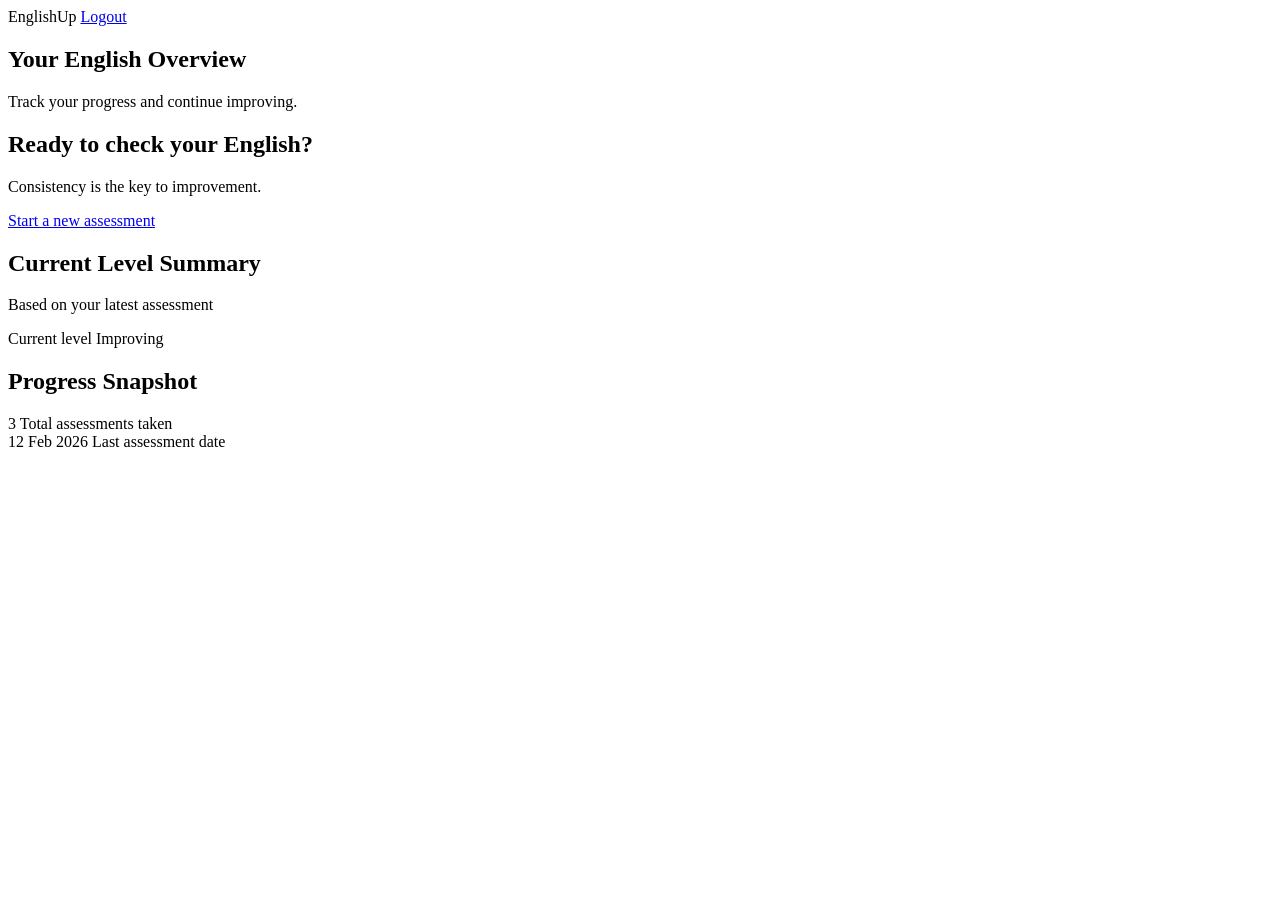
==== frontend/public/dashboard.html @ 40a3a0bb "Landing page, dashboard, login and register page are updated with new design and layout." ====
<!DOCTYPE html>
<html lang="en">
  <head>
    <meta charset="UTF-8" />
    <meta name="viewport" content="width=device-width, initial-scale=1.0" />
    <title>EnglishUp — Dashboard</title>
    <link rel="stylesheet" href="/assets/css/main.css" />
  </head>
  <body class="dash-body">

    <header class="dash-topbar">
      <span class="logo">English<span>Up</span></span>
      <a href="index.html" class="btn btn-secondary btn-sm">Logout</a>
    </header>

    <main class="dash-main container">

      <!-- 1. Page Header -->
      <section class="dash-page-header">
        <h1>Your English Overview</h1>
        <p class="dash-page-sub">Track your progress and continue improving.</p>
      </section>

      <!-- 2. Primary Action -->
      <section class="dash-primary-card">
        <div class="dash-primary-inner">
          <div>
            <h2 class="dash-primary-title">Ready to check your English?</h2>
            <p class="dash-primary-hint">Consistency is the key to improvement.</p>
          </div>
          <a href="assessment.html" class="btn btn-primary">Start a new assessment</a>
        </div>
      </section>

      <!-- 3. Current Level Summary -->
      <section class="dash-card">
        <h2 class="dash-card-title">Current Level Summary</h2>
        <p class="dash-card-sub">Based on your latest assessment</p>
        <div class="dash-level-row">
          <span class="dash-level-label">Current level</span>
          <span class="dash-level-value">Improving</span>
        </div>
      </section>

      <!-- 4. Progress Snapshot -->
      <section class="dash-card">
        <h2 class="dash-card-title">Progress Snapshot</h2>
        <div class="dash-stats">
          <div class="dash-stat">
            <span class="dash-stat-value">3</span>
            <span class="dash-stat-label">Total assessments taken</span>
          </div>
          <div class="dash-stat">
            <span class="dash-stat-value">12 Feb 2026</span>
            <span class="dash-stat-label">Last assessment date</span>
          </div>
        </div>
      </section>

    </main>

  </body>
</html>
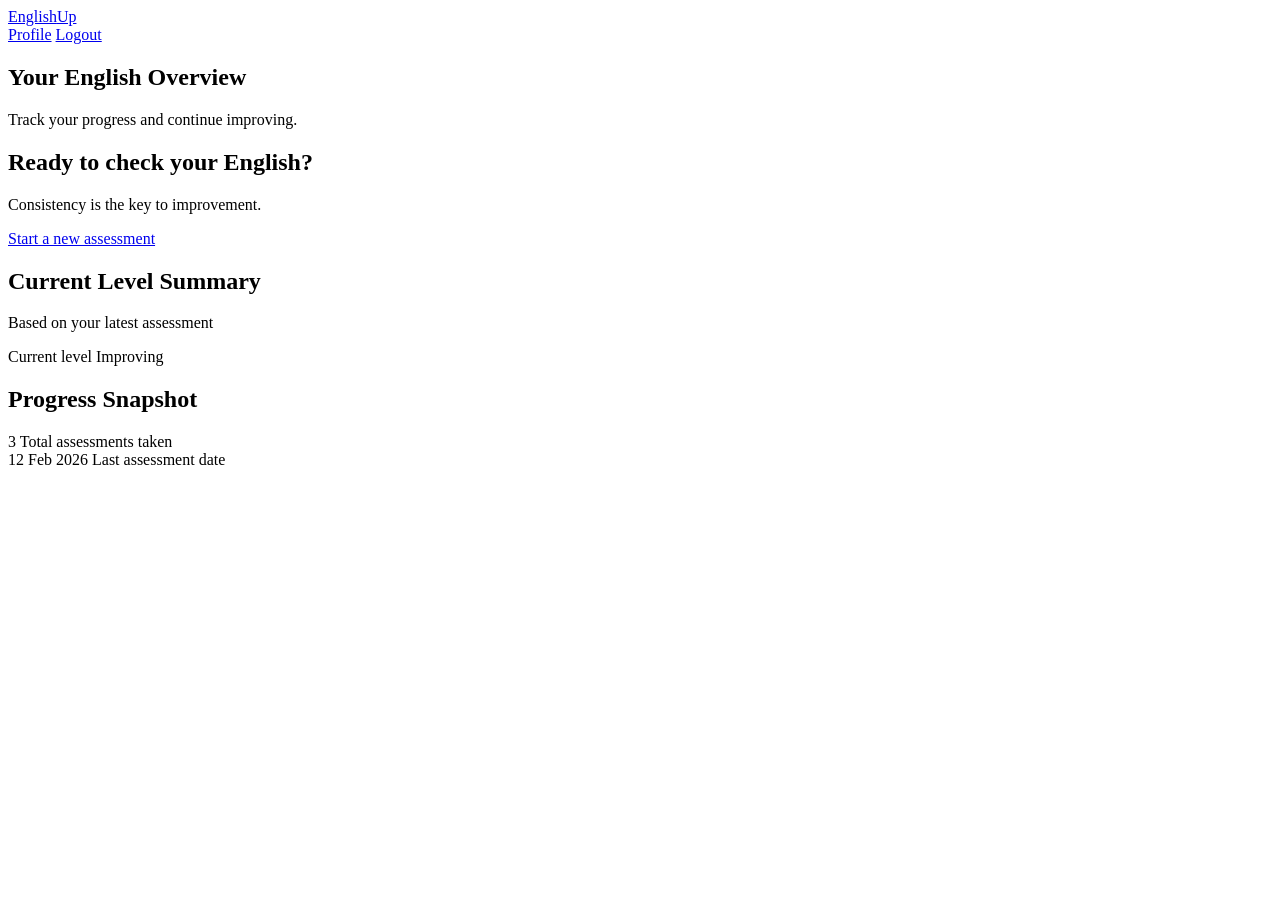
==== commit c3ea2e3c: "Profile-setup page done,added a button in dashboard page" ====
--- a/frontend/public/dashboard.html
+++ b/frontend/public/dashboard.html
@@ -9,8 +9,12 @@
   <body class="dash-body">
 
     <header class="dash-topbar">
-      <span class="logo">English<span>Up</span></span>
-      <a href="index.html" class="btn btn-secondary btn-sm">Logout</a>
+      <a href="index.html" class="logo">English<span>Up</span></a>
+
+      <div class="dash-actions">
+        <a href="profile-setup.html" class="btn btn-secondary btn-sm">Profile</a>
+        <a href="index.html" class="btn btn-secondary btn-sm">Logout</a>
+      </div>
     </header>
 
     <main class="dash-main container">
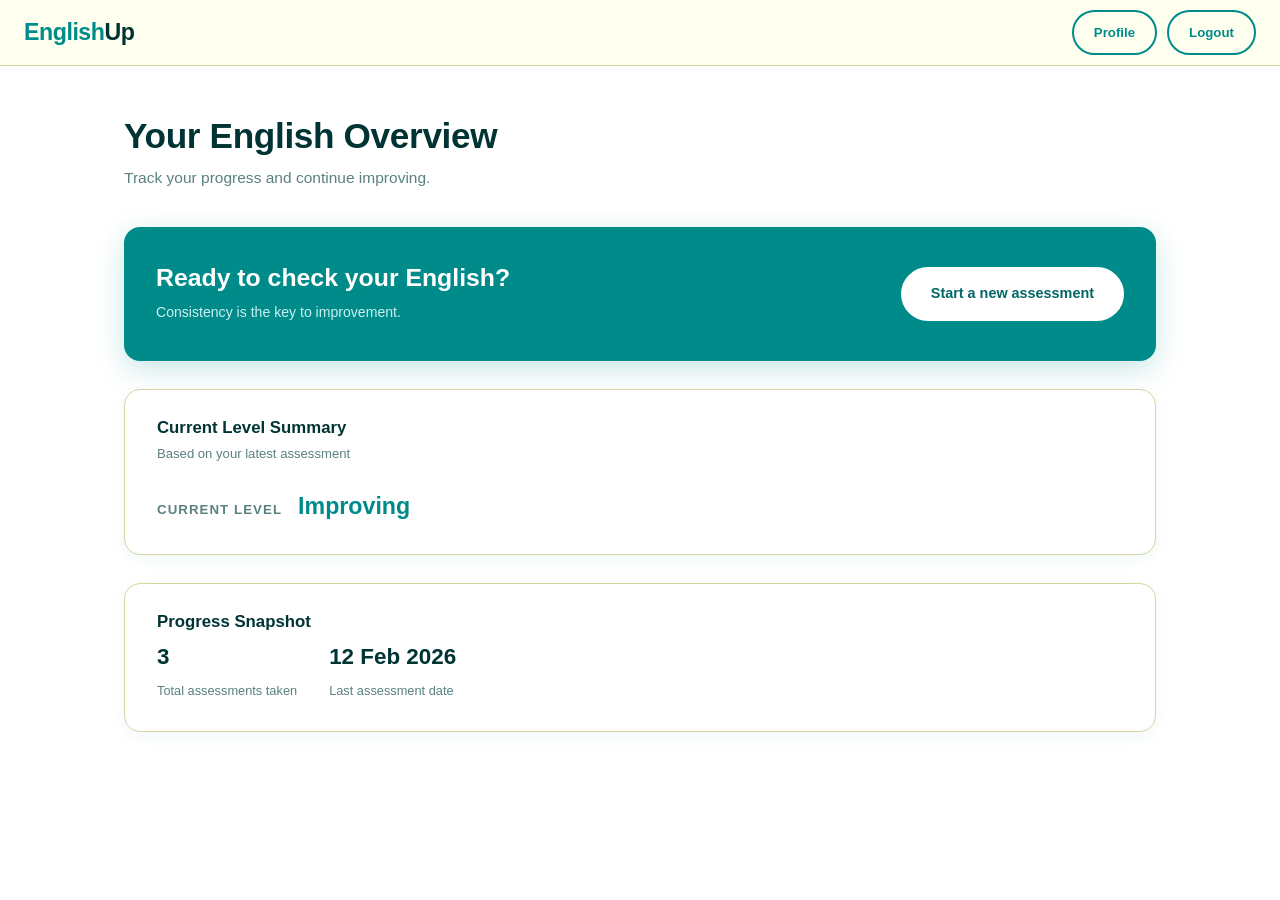
==== commit b6680378: "Restarting EnglishUp, built assessment.html and added ../assets/css" ====
--- a/frontend/public/dashboard.html
+++ b/frontend/public/dashboard.html
@@ -4,7 +4,7 @@
     <meta charset="UTF-8" />
     <meta name="viewport" content="width=device-width, initial-scale=1.0" />
     <title>EnglishUp — Dashboard</title>
-    <link rel="stylesheet" href="/assets/css/main.css" />
+    <link rel="stylesheet" href="../assets/css/main.css" />
   </head>
   <body class="dash-body">
 
--- a/frontend/assets/css/main.css
+++ b/frontend/assets/css/main.css
@@ -0,0 +1,1244 @@
+/* ─────────────────────────────────────────────────────────────────────────
+   EnglishUp — Stylesheet
+   Colour scheme: DarkCyan · LightYellow · White
+   Font: Verdana / Trebuchet MS (standard, clean, academic-friendly)
+───────────────────────────────────────────────────────────────────────── */
+
+/* ─── CSS Variables ──────────────────────────────────────────────────────── */
+:root {
+  --teal:       #008B8B;
+  --teal-dark:  #006666;
+  --teal-light: #CCF0F0;
+  --yellow:     #efffbe;
+  --yellow-mid: #d7f5c0;
+  --border:     #D6D6A0;
+  --mid:        #5A8080;
+  --dark:       #003333;
+  --body:       #1A4040;
+  --white:      #FFFFFF;
+  --radius:     8px;
+  --radius-lg:  16px;
+}
+
+/* ─── Reset ──────────────────────────────────────────────────────────────── */
+*, *::before, *::after {
+  box-sizing: border-box;
+  margin: 0;
+  padding: 0;
+}
+
+html { scroll-behavior: smooth; }
+
+/* ─── Base ───────────────────────────────────────────────────────────────── */
+body {
+  font-family: Verdana, Geneva, Tahoma, sans-serif;
+  background: var(--white);
+  color: var(--body);
+  line-height: 1.75;
+  font-size: 16px;
+}
+
+/* ─── Typography ─────────────────────────────────────────────────────────── */
+h1, h2, h3, h4 {
+  font-family: 'Trebuchet MS', 'Lucida Sans Unicode', Arial, sans-serif;
+  color: var(--dark);
+  line-height: 1.25;
+}
+
+h1 { font-size: clamp(2.2rem, 5vw, 3.4rem); letter-spacing: -0.01em; }
+h2 { font-size: clamp(1.5rem, 3vw, 2.1rem); margin-bottom: 1rem; }
+h3 { font-size: 1.05rem; font-weight: 700; margin-bottom: 0.4rem; }
+p  { font-size: 1rem; color: var(--body); }
+
+/* ─── Layout ─────────────────────────────────────────────────────────────── */
+.container {
+  max-width: 1080px;
+  margin: 0 auto;
+  padding: 0 24px;
+}
+
+section { padding: 88px 0; }
+
+/* ─── Buttons ────────────────────────────────────────────────────────────── */
+.btn {
+  display: inline-block;
+  padding: 12px 28px;
+  border-radius: 50px;
+  font-family: Verdana, Geneva, Tahoma, sans-serif;
+  font-size: 0.9rem;
+  font-weight: 700;
+  cursor: pointer;
+  text-decoration: none;
+  border: 2px solid transparent;
+  transition: background 0.2s, color 0.2s, border-color 0.2s, box-shadow 0.2s;
+}
+
+.btn-primary {
+  background: var(--teal);
+  color: var(--white);
+  border-color: var(--teal);
+}
+.btn-primary:hover {
+  background: var(--teal-dark);
+  border-color: var(--teal-dark);
+  box-shadow: 0 6px 20px rgba(0,139,139,0.32);
+}
+
+.btn-secondary {
+  background: transparent;
+  color: var(--teal);
+  border-color: var(--teal);
+}
+.btn-secondary:hover {
+  background: var(--teal-light);
+}
+
+.btn-sm { padding: 9px 20px; font-size: 0.83rem; }
+
+/* ─── Divider ────────────────────────────────────────────────────────────── */
+.divider {
+  border: none;
+  border-top: 1px solid var(--border);
+}
+
+/* ─── Section Labels ─────────────────────────────────────────────────────── */
+.col-label {
+  font-size: 0.73rem;
+  letter-spacing: 0.11em;
+  text-transform: uppercase;
+  color: var(--teal);
+  font-family: Verdana, Geneva, Tahoma, sans-serif;
+  font-weight: 700;
+  margin-bottom: 12px;
+}
+
+/* ══════════════════════════════════════════════════════════════════════════
+   NAV
+══════════════════════════════════════════════════════════════════════════ */
+nav {
+  position: sticky;
+  top: 0;
+  z-index: 100;
+  background: rgba(255, 255, 240, 0.97);
+  backdrop-filter: blur(8px);
+  border-bottom: 1px solid var(--border);
+}
+
+.nav-inner {
+  display: flex;
+  align-items: center;
+  justify-content: space-between;
+  height: 66px;
+}
+
+.logo {
+  font-family: 'Trebuchet MS', 'Lucida Sans Unicode', Arial, sans-serif;
+  font-size: 1.45rem;
+  font-weight: 700;
+  color: var(--teal);
+  letter-spacing: -0.02em;
+  text-decoration: none;
+}
+.logo span { color: var(--dark); }
+
+.nav-actions { display: flex; gap: 12px; align-items: center; }
+
+/* ══════════════════════════════════════════════════════════════════════════
+   HERO
+══════════════════════════════════════════════════════════════════════════ */
+#hero {
+  background: var(--yellow);
+  padding: 112px 0 96px;
+  position: relative;
+  overflow: hidden;
+}
+
+#hero::before {
+  content: '';
+  position: absolute;
+  top: -100px; right: -100px;
+  width: 440px; height: 440px;
+  border-radius: 50%;
+  background: radial-gradient(circle, rgba(0,139,139,0.13) 0%, transparent 70%);
+  pointer-events: none;
+}
+
+#hero::after {
+  content: '';
+  position: absolute;
+  bottom: -70px; left: -50px;
+  width: 300px; height: 300px;
+  border-radius: 50%;
+  background: radial-gradient(circle, rgba(0,139,139,0.07) 0%, transparent 70%);
+  pointer-events: none;
+}
+
+.hero-inner {
+  max-width: 680px;
+  position: relative;
+  z-index: 1;
+}
+
+.hero-tag {
+  display: inline-block;
+  background: var(--teal-light);
+  color: var(--teal-dark);
+  font-size: 0.75rem;
+  font-family: Verdana, Geneva, Tahoma, sans-serif;
+  font-weight: 700;
+  letter-spacing: 0.09em;
+  text-transform: uppercase;
+  padding: 6px 14px;
+  border-radius: 50px;
+  margin-bottom: 22px;
+}
+
+#hero h1 { margin-bottom: 18px; }
+
+/* "practice and scoring" — italic font style instead of colour */
+#hero h1 em {
+  font-style: italic;
+  color: inherit;
+  font-weight: 700;
+}
+
+.hero-sub {
+  font-size: 1.08rem;
+  color: var(--body);
+  max-width: 560px;
+  margin-bottom: 38px;
+  line-height: 1.85;
+}
+
+.hero-cta { display: flex; gap: 14px; flex-wrap: wrap; }
+
+/* ══════════════════════════════════════════════════════════════════════════
+   WHAT IT DOES
+══════════════════════════════════════════════════════════════════════════ */
+#what { background: var(--white); }
+
+#what .content-block { max-width: 680px; }
+
+#what p + p { margin-top: 12px; }
+
+/* ══════════════════════════════════════════════════════════════════════════
+   HOW IT WORKS
+══════════════════════════════════════════════════════════════════════════ */
+#how { background: var(--yellow); }
+
+.steps {
+  margin-top: 48px;
+  display: flex;
+  flex-direction: column;
+}
+
+.step {
+  display: grid;
+  grid-template-columns: 56px 1fr;
+  gap: 24px;
+  padding: 30px 0;
+  border-bottom: 1px solid var(--border);
+}
+.step:last-child { border-bottom: none; }
+
+.step-num {
+  width: 46px; height: 46px;
+  background: var(--teal);
+  color: var(--white);
+  border-radius: 50%;
+  display: flex;
+  align-items: center;
+  justify-content: center;
+  font-family: 'Trebuchet MS', Arial, sans-serif;
+  font-size: 1rem;
+  font-weight: 700;
+  flex-shrink: 0;
+  align-self: flex-start;
+  box-shadow: 0 4px 12px rgba(0,139,139,0.25);
+}
+
+.step-content h3 { color: var(--dark); font-size: 1rem; }
+.step-content p  { margin-top: 6px; font-size: 0.95rem; }
+
+.practice-options {
+  display: flex;
+  flex-wrap: wrap;
+  gap: 10px;
+  margin-top: 14px;
+}
+
+.metric-group      { margin-top: 16px; }
+.metric-group-label {
+  font-size: 0.72rem;
+  letter-spacing: 0.08em;
+  text-transform: uppercase;
+  color: var(--mid);
+  font-weight: 700;
+  margin-bottom: 8px;
+}
+
+.metric-grid {
+  display: flex;
+  flex-wrap: wrap;
+  gap: 10px;
+}
+
+/* Tags */
+.tag {
+  display: inline-block;
+  padding: 5px 13px;
+  border-radius: 50px;
+  font-size: 0.8rem;
+  font-weight: 700;
+  font-family: Verdana, Geneva, Tahoma, sans-serif;
+}
+.tag-teal { background: var(--teal-light); color: var(--teal-dark); }
+.tag-grey { background: var(--yellow-mid); color: var(--body); }
+
+/* ══════════════════════════════════════════════════════════════════════════
+   USE CASES
+══════════════════════════════════════════════════════════════════════════ */
+#use { background: var(--white); }
+
+.use-grid {
+  display: grid;
+  grid-template-columns: repeat(2, 1fr);
+  gap: 22px;
+  margin-top: 40px;
+}
+
+.use-card {
+  background: var(--yellow);
+  border: 1px solid var(--border);
+  border-radius: var(--radius-lg);
+  padding: 30px 26px;
+  transition: transform 0.2s, box-shadow 0.2s;
+}
+.use-card:hover {
+  transform: translateY(-4px);
+  box-shadow: 0 10px 28px rgba(0,139,139,0.11);
+}
+
+.use-icon { font-size: 1.5rem; margin-bottom: 12px; }
+.use-card h3 { font-size: 1rem; margin-bottom: 8px; }
+.use-card p  { font-size: 0.92rem; }
+
+
+/* ══════════════════════════════════════════════════════════════════════════
+   FINAL CTA
+══════════════════════════════════════════════════════════════════════════ */
+#cta {
+  background: var(--yellow);
+  text-align: center;
+  padding: 104px 0;
+}
+
+#cta h2 {
+  font-size: clamp(1.7rem, 3.2vw, 2.4rem);
+  max-width: 600px;
+  margin: 0 auto 14px;
+}
+
+#cta p { color: var(--body); margin-bottom: 38px; font-size: 1rem; }
+
+.cta-actions { display: flex; gap: 14px; justify-content: center; flex-wrap: wrap; }
+
+/* ══════════════════════════════════════════════════════════════════════════
+   FOOTER
+══════════════════════════════════════════════════════════════════════════ */
+footer {
+  background: var(--medium);
+  color: #006666;
+  text-align: center;
+  padding: 26px 24px;
+  font-size: 0.83rem;
+  font-family: Verdana, Geneva, Tahoma, sans-serif;
+}
+footer strong { color:#006666; }
+
+/* ══════════════════════════════════════════════════════════════════════════
+   RESPONSIVE
+══════════════════════════════════════════════════════════════════════════ */
+@media (max-width: 820px) {
+  .diff-grid { grid-template-columns: 1fr 1fr; }
+}
+
+@media (max-width: 768px) {
+  section { padding: 60px 0; }
+  .use-grid { grid-template-columns: 1fr; }
+  #hero { padding: 72px 0 56px; }
+  .step { grid-template-columns: 44px 1fr; }
+}
+
+@media (max-width: 560px) {
+  .diff-grid { grid-template-columns: 1fr; }
+}
+
+@media (max-width: 480px) {
+  .nav-actions .btn-secondary { display: none; }
+}
+
+/* ══════════════════════════════════════════════════════════════════════════
+   AUTH PAGES — REGISTER & LOGIN
+══════════════════════════════════════════════════════════════════════════ */
+
+.auth-page {
+  min-height: 100vh;
+  background: var(#f9fdfd);
+  display: flex;
+  align-items: center;
+  justify-content: center;
+  padding: 2.5rem 1rem;
+}
+
+.auth-card {
+  background: var(--white);
+  border: 3px solid var(--border);
+  border-radius: var(--radius-lg);
+  padding: 2.75rem 2.25rem;
+  width: 100%;
+  max-width: 480px;
+  box-shadow: 0 8px 32px rgba(0, 139, 139, 0.08);
+}
+
+.auth-header {
+  text-align: center;
+  margin-bottom: 2rem;
+}
+
+.auth-header h1 {
+  font-family: 'Trebuchet MS', 'Lucida Sans Unicode', Arial, sans-serif;
+  font-size: 2rem;
+  color: var(--teal);
+  margin-bottom: 0.5rem;
+}
+
+.auth-subtitle {
+  font-size: 0.97rem;
+  color: var(--body);
+  margin-bottom: 1rem;
+  line-height: 1.6;
+}
+
+.auth-note {
+  font-size: 0.82rem;
+  color: var(--teal-dark);
+  background: var(--yellow);
+  border-left: 3px solid var(--teal);
+  border-radius: 0 var(--radius) var(--radius) 0;
+  padding: 0.55rem 0.85rem;
+  text-align: left;
+}
+
+.auth-form {
+  display: flex;
+  flex-direction: column;
+  gap: 1.25rem;
+}
+
+.form-group {
+  display: flex;
+  flex-direction: column;
+  gap: 0.35rem;
+}
+
+.form-group label {
+  font-family: Verdana, Geneva, Tahoma, sans-serif;
+  font-size: 0.83rem;
+  font-weight: 700;
+  color: var(--dark);
+  letter-spacing: 0.02em;
+}
+
+.form-group input,
+.form-group select {
+  width: 100%;
+  padding: 0.65rem 0.9rem;
+  font-family: Verdana, Geneva, Tahoma, sans-serif;
+  font-size: 0.93rem;
+  color: var(--body);
+  background: var(--white);
+  border: 1px solid var(--border);
+  border-radius: var(--radius);
+  outline: none;
+  transition: border-color 0.2s, box-shadow 0.2s;
+  box-sizing: border-box;
+}
+
+.form-group input::placeholder {
+  color: var(--mid);
+  font-size: 0.88rem;
+}
+
+.form-group input:focus,
+.form-group select:focus {
+  border-color: var(--teal);
+  box-shadow: 0 0 0 3px rgba(0, 139, 139, 0.12);
+}
+
+.auth-actions {
+  margin-top: 0.5rem;
+}
+
+.auth-actions .btn {
+  width: 100%;
+  text-align: center;
+  justify-content: center;
+}
+
+.auth-links {
+  display: flex;
+  flex-direction: column;
+  align-items: center;
+  gap: 0.55rem;
+  margin-top: 1.6rem;
+}
+
+.auth-links a {
+  font-family: Verdana, Geneva, Tahoma, sans-serif;
+  font-size: 0.87rem;
+  color: var(--teal);
+  text-decoration: none;
+  font-weight: 700;
+}
+
+.auth-links a:hover {
+  color: var(--teal-dark);
+  text-decoration: underline;
+}
+
+@media (max-width: 520px) {
+  .auth-card {
+    padding: 2rem 1.25rem;
+  }
+}
+/* ══════════════════════════════════════════════════════════════════════════
+   DASHBOARD
+══════════════════════════════════════════════════════════════════════════ */
+
+.dash-body {
+  background: var(--white);
+  min-height: 100vh;
+}
+
+/* Top bar */
+.dash-topbar {
+  display: flex;
+  align-items: center;
+  justify-content: space-between;
+  height: 66px;
+  padding: 0 24px;
+  background: rgba(255, 255, 240, 0.97);
+  backdrop-filter: blur(8px);
+  border-bottom: 1px solid var(--border);
+  position: sticky;
+  top: 0;
+  z-index: 100;
+}
+.dash-actions {
+  display: flex;
+  gap: 10px;
+  align-items: center;
+}
+
+/* Main content wrapper */
+.dash-main {
+  padding-top: 48px;
+  padding-bottom: 72px;
+  display: flex;
+  flex-direction: column;
+  gap: 28px;
+}
+
+/* Page header */
+.dash-page-header {
+  padding: 0;
+  margin-bottom: 8px;
+}
+
+.dash-page-header h1 {
+  font-size: clamp(1.6rem, 3.5vw, 2.2rem);
+  color: var(--dark);
+  margin-bottom: 6px;
+}
+
+.dash-page-sub {
+  font-size: 0.97rem;
+  color: var(--mid);
+}
+
+/* Primary action card */
+.dash-primary-card {
+  background: var(--teal);
+  border-radius: var(--radius-lg);
+  padding: 2.25rem 2rem;
+  box-shadow: 0 8px 28px rgba(0, 139, 139, 0.22);
+}
+
+.dash-primary-inner {
+  display: flex;
+  align-items: center;
+  justify-content: space-between;
+  flex-wrap: wrap;
+  gap: 1.5rem;
+}
+
+.dash-primary-title {
+  font-size: clamp(1.2rem, 2.5vw, 1.55rem);
+  color: var(--white);
+  margin-bottom: 6px;
+}
+
+.dash-primary-hint {
+  font-size: 0.88rem;
+  color: var(--teal-light);
+}
+
+.dash-primary-card .btn-primary {
+  background: var(--white);
+  color: var(--teal-dark);
+  border-color: var(--white);
+  white-space: nowrap;
+  flex-shrink: 0;
+}
+
+.dash-primary-card .btn-primary:hover {
+  background: var(--teal-light);
+  border-color: var(--teal-light);
+  box-shadow: 0 6px 20px rgba(0, 0, 0, 0.12);
+}
+
+/* Shared card style */
+.dash-card {
+  background: var(--white);
+  border: 1px solid var(--border);
+  border-radius: var(--radius-lg);
+  padding: 1.75rem 2rem;
+  box-shadow: 0 4px 16px rgba(0, 139, 139, 0.06);
+  transition: box-shadow 0.2s;
+}
+
+.dash-card:hover {
+  box-shadow: 0 8px 24px rgba(0, 139, 139, 0.11);
+}
+
+.dash-card-title {
+  font-size: 1.05rem;
+  color: var(--dark);
+  margin-bottom: 4px;
+}
+
+.dash-card-sub {
+  font-size: 0.82rem;
+  color: var(--mid);
+  margin-bottom: 1.25rem;
+}
+
+/* Level row */
+.dash-level-row {
+  display: flex;
+  align-items: baseline;
+  gap: 1rem;
+}
+
+.dash-level-label {
+  font-size: 0.83rem;
+  color: var(--mid);
+  font-family: Verdana, Geneva, Tahoma, sans-serif;
+  text-transform: uppercase;
+  letter-spacing: 0.08em;
+  font-weight: 700;
+}
+
+.dash-level-value {
+  font-family: 'Trebuchet MS', Arial, sans-serif;
+  font-size: 1.45rem;
+  font-weight: 700;
+  color: var(--teal);
+}
+
+/* Stats */
+.dash-stats {
+  display: flex;
+  gap: 2rem;
+  flex-wrap: wrap;
+}
+
+.dash-stat {
+  display: flex;
+  flex-direction: column;
+  gap: 4px;
+}
+
+.dash-stat-value {
+  font-family: 'Trebuchet MS', Arial, sans-serif;
+  font-size: 1.4rem;
+  font-weight: 700;
+  color: var(--dark);
+}
+
+.dash-stat-label {
+  font-size: 0.8rem;
+  color: var(--mid);
+  font-family: Verdana, Geneva, Tahoma, sans-serif;
+}
+
+@media (max-width: 560px) {
+  .dash-primary-inner {
+    flex-direction: column;
+    align-items: flex-start;
+  }
+
+  .dash-primary-card .btn-primary {
+    width: 100%;
+    text-align: center;
+  }
+
+  .dash-stats {
+    gap: 1.5rem;
+  }
+}
+
+* ══════════════════════════════════════════════════════════════════════════
+   PROFILE SETUP PAGE
+══════════════════════════════════════════════════════════════════════════ */
+
+.profile-page {
+  background: var(--white);
+  min-height: 100vh;
+  display: flex;
+  flex-direction: column;
+}
+
+.profile-main {
+  flex: 1;
+  padding: 56px 0 80px;
+}
+
+/* Page header above the card */
+.profile-page-header {
+  max-width: 480px;
+  margin: 0 auto 2rem;
+  text-align: center;
+}
+
+.profile-page-header h1 {
+  font-size: clamp(1.7rem, 3.5vw, 2.2rem);
+  color: var(--dark);
+  margin-bottom: 8px;
+}
+
+.profile-note {
+  display: inline-block;
+  font-size: 0.82rem;
+  color: var(--teal-dark);
+  background: var(--yellow);
+  border-left: 3px solid var(--teal);
+  border-radius: 0 var(--radius) var(--radius) 0;
+  padding: 0.5rem 0.85rem;
+  text-align: left;
+  margin-top: 0.75rem;
+  line-height: 1.5;
+}
+
+/* Card — mirrors auth-card sizing and feel */
+.profile-card {
+  background: var(--white);
+  border: 3px solid var(--border);
+  border-radius: var(--radius-lg);
+  padding: 2.75rem 2.25rem;
+  width: 100%;
+  max-width: 480px;
+  margin: 0 auto;
+  box-shadow: 0 8px 32px rgba(0, 139, 139, 0.08);
+}
+
+/* Form layout */
+.profile-form {
+  display: flex;
+  flex-direction: column;
+  gap: 1.35rem;
+}
+
+/* Radio group container */
+.radio-group {
+  display: flex;
+  flex-direction: column;
+  gap: 10px;
+  margin-top: 6px;
+}
+
+/* Individual radio option row */
+.radio-option {
+  display: flex;
+  align-items: flex-start;
+  gap: 12px;
+  padding: 12px 14px;
+  border: 1px solid var(--border);
+  border-radius: var(--radius);
+  cursor: pointer;
+  transition: border-color 0.2s, background 0.2s;
+}
+
+.radio-option:hover {
+  border-color: var(--teal);
+  background: var(--yellow);
+}
+
+/* Hide the native radio, keep it accessible */
+.radio-option input[type="radio"] {
+  position: absolute;
+  opacity: 0;
+  width: 0;
+  height: 0;
+}
+
+/* Custom radio indicator */
+.radio-indicator {
+  flex-shrink: 0;
+  width: 18px;
+  height: 18px;
+  margin-top: 2px;
+  border: 2px solid var(--border);
+  border-radius: 50%;
+  background: var(--white);
+  transition: border-color 0.2s, background 0.2s;
+  position: relative;
+}
+
+.radio-indicator::after {
+  content: '';
+  position: absolute;
+  top: 50%;
+  left: 50%;
+  transform: translate(-50%, -50%) scale(0);
+  width: 8px;
+  height: 8px;
+  border-radius: 50%;
+  background: var(--teal);
+  transition: transform 0.18s ease;
+}
+
+/* Checked state via sibling CSS */
+.radio-option input[type="radio"]:checked ~ .radio-indicator {
+  border-color: var(--teal);
+  background: var(--teal-light);
+}
+
+.radio-option input[type="radio"]:checked ~ .radio-indicator::after {
+  transform: translate(-50%, -50%) scale(1);
+}
+
+.radio-option input[type="radio"]:checked ~ .radio-text strong {
+  color: var(--teal-dark);
+}
+
+/* Label for radio group (no input, just block label) */
+.form-label-block {
+  font-family: Verdana, Geneva, Tahoma, sans-serif;
+  font-size: 0.83rem;
+  font-weight: 700;
+  color: var(--dark);
+  letter-spacing: 0.02em;
+  display: block;
+  margin-bottom: 2px;
+}
+
+/* Text inside each radio option */
+.radio-text {
+  display: flex;
+  flex-direction: column;
+  gap: 2px;
+}
+
+.radio-text strong {
+  font-family: Verdana, Geneva, Tahoma, sans-serif;
+  font-size: 0.9rem;
+  color: var(--dark);
+  font-weight: 700;
+}
+
+.radio-text small {
+  font-family: Verdana, Geneva, Tahoma, sans-serif;
+  font-size: 0.78rem;
+  color: var(--mid);
+  line-height: 1.4;
+}
+
+/* Action button row */
+.profile-actions {
+  margin-top: 0.25rem;
+}
+
+.profile-actions .btn {
+  width: 100%;
+  text-align: center;
+  display: block;
+}
+
+@media (max-width: 520px) {
+  .profile-card {
+    padding: 2rem 1.25rem;
+  }
+}
+/* ══════════════════════════════════════════════════════════════════════════
+   ASSESSMENT PAGE
+   Add this block to the bottom of main.css
+══════════════════════════════════════════════════════════════════════════ */
+
+/* ── Section spacing ─────────────────────────────────────────────────────── */
+.assess-section {
+  display: flex;
+  flex-direction: column;
+}
+
+/* ── Skill selector grid ─────────────────────────────────────────────────── */
+.assess-skill-card {
+  /* extends .dash-card — no extra props needed */
+}
+
+.assess-skill-grid {
+  display: grid;
+  grid-template-columns: repeat(3, 1fr);
+  gap: 14px;
+  margin-top: 4px;
+}
+
+/* Each skill is a radio-powered card */
+.assess-skill-option {
+  position: relative;
+  display: flex;
+  align-items: flex-start;
+  gap: 12px;
+  padding: 18px 16px;
+  border: 2px solid var(--border);
+  border-radius: var(--radius-lg);
+  cursor: pointer;
+  background: var(--white);
+  transition: border-color 0.2s, background 0.2s, box-shadow 0.2s;
+}
+
+.assess-skill-option:hover {
+  border-color: var(--teal);
+  background: var(--yellow);
+}
+
+/* Hide native radio */
+.assess-skill-option input[type="radio"] {
+  position: absolute;
+  opacity: 0;
+  width: 0;
+  height: 0;
+}
+
+/* Custom radio dot (top-right corner) */
+.assess-skill-indicator {
+  position: absolute;
+  top: 14px;
+  right: 14px;
+  width: 16px;
+  height: 16px;
+  border: 2px solid var(--border);
+  border-radius: 50%;
+  background: var(--white);
+  flex-shrink: 0;
+  transition: border-color 0.2s, background 0.2s;
+}
+
+.assess-skill-indicator::after {
+  content: '';
+  position: absolute;
+  top: 50%;
+  left: 50%;
+  transform: translate(-50%, -50%) scale(0);
+  width: 7px;
+  height: 7px;
+  border-radius: 50%;
+  background: var(--teal);
+  transition: transform 0.18s ease;
+}
+
+/* Checked state */
+.assess-skill-option input[type="radio"]:checked ~ .assess-skill-indicator {
+  border-color: var(--teal);
+  background: var(--teal-light);
+}
+
+.assess-skill-option input[type="radio"]:checked ~ .assess-skill-indicator::after {
+  transform: translate(-50%, -50%) scale(1);
+}
+
+.assess-skill-option input[type="radio"]:checked ~ .assess-skill-body .assess-skill-label {
+  color: var(--teal-dark);
+}
+
+/* Selected card highlight */
+.assess-skill-option:has(input[type="radio"]:checked) {
+  border-color: var(--teal);
+  background: var(--yellow);
+  box-shadow: 0 4px 16px rgba(0, 139, 139, 0.14);
+}
+
+.assess-skill-body {
+  display: flex;
+  flex-direction: column;
+  gap: 4px;
+  padding-right: 20px; /* avoid overlap with indicator */
+}
+
+.assess-skill-icon {
+  font-size: 1.5rem;
+  line-height: 1;
+  margin-bottom: 4px;
+}
+
+.assess-skill-label {
+  font-family: 'Trebuchet MS', Arial, sans-serif;
+  font-size: 1rem;
+  font-weight: 700;
+  color: var(--dark);
+  transition: color 0.2s;
+}
+
+.assess-skill-desc {
+  font-family: Verdana, Geneva, Tahoma, sans-serif;
+  font-size: 0.78rem;
+  color: var(--mid);
+  line-height: 1.45;
+}
+
+/* ── Prompt card ─────────────────────────────────────────────────────────── */
+.assess-prompt-header {
+  display: flex;
+  align-items: flex-start;
+  justify-content: space-between;
+  gap: 1rem;
+  margin-bottom: 1.25rem;
+}
+
+.assess-prompt-text {
+  font-family: 'Trebuchet MS', Arial, sans-serif;
+  font-size: 1.15rem;
+  font-style: italic;
+  color: var(--dark);
+  border-left: 4px solid var(--teal);
+  background: var(--yellow);
+  border-radius: 0 var(--radius) var(--radius) 0;
+  padding: 1rem 1.25rem;
+  margin: 0 0 1.25rem;
+  line-height: 1.65;
+}
+
+.assess-prompt-hints {
+  list-style: none;
+  display: flex;
+  flex-direction: column;
+  gap: 6px;
+  padding: 0;
+}
+
+.assess-prompt-hints li {
+  font-family: Verdana, Geneva, Tahoma, sans-serif;
+  font-size: 0.84rem;
+  color: var(--mid);
+  padding-left: 1.1rem;
+  position: relative;
+}
+
+.assess-prompt-hints li::before {
+  content: '→';
+  position: absolute;
+  left: 0;
+  color: var(--teal);
+  font-size: 0.78rem;
+}
+
+.assess-prompt-hints li strong {
+  color: var(--dark);
+}
+
+/* ── Response textarea ───────────────────────────────────────────────────── */
+.assess-textarea {
+  width: 100%;
+  padding: 0.85rem 1rem;
+  font-family: Verdana, Geneva, Tahoma, sans-serif;
+  font-size: 0.95rem;
+  color: var(--body);
+  background: var(--white);
+  border: 1.5px solid var(--border);
+  border-radius: var(--radius);
+  outline: none;
+  resize: vertical;
+  line-height: 1.75;
+  transition: border-color 0.2s, box-shadow 0.2s;
+  box-sizing: border-box;
+}
+
+.assess-textarea::placeholder {
+  color: var(--mid);
+  font-size: 0.88rem;
+}
+
+.assess-textarea:focus {
+  border-color: var(--teal);
+  box-shadow: 0 0 0 3px rgba(0, 139, 139, 0.12);
+}
+
+.assess-textarea-hint {
+  font-family: Verdana, Geneva, Tahoma, sans-serif;
+  font-size: 0.78rem;
+  color: var(--mid);
+  margin-top: 6px;
+}
+
+/* ── Speaking placeholder ────────────────────────────────────────────────── */
+.assess-speaking-card {
+  border-style: dashed;
+  background: var(--yellow);
+  position: relative;
+}
+
+.assess-speaking-inner {
+  display: flex;
+  align-items: flex-start;
+  gap: 1rem;
+}
+
+.assess-speaking-icon {
+  font-size: 2rem;
+  line-height: 1;
+  flex-shrink: 0;
+  opacity: 0.55;
+}
+
+.assess-speaking-badge {
+  margin-top: 1rem;
+}
+
+/* ── Submit row ──────────────────────────────────────────────────────────── */
+.assess-submit-row {
+  align-items: flex-start;
+}
+
+.assess-submit-group {
+  display: flex;
+  align-items: center;
+  gap: 1.25rem;
+  flex-wrap: wrap;
+}
+
+.assess-submit-btn {
+  font-size: 1rem;
+  padding: 14px 36px;
+  white-space: nowrap;
+}
+
+.assess-submit-note {
+  font-family: Verdana, Geneva, Tahoma, sans-serif;
+  font-size: 0.82rem;
+  color: var(--mid);
+}
+
+/* ── Results / scores placeholder ───────────────────────────────────────── */
+.assess-results-card {
+  border-color: var(--border);
+}
+
+.assess-results-header {
+  display: flex;
+  align-items: center;
+  gap: 12px;
+  margin-bottom: 4px;
+}
+
+.assess-score-grid {
+  display: flex;
+  flex-direction: column;
+  gap: 14px;
+  margin: 1.25rem 0 1rem;
+}
+
+.assess-score-item {
+  display: grid;
+  grid-template-columns: 110px 1fr 40px;
+  align-items: center;
+  gap: 12px;
+}
+
+.assess-score-label {
+  font-family: Verdana, Geneva, Tahoma, sans-serif;
+  font-size: 0.82rem;
+  font-weight: 700;
+  color: var(--mid);
+  text-transform: uppercase;
+  letter-spacing: 0.07em;
+}
+
+.assess-score-bar {
+  height: 8px;
+  background: var(--teal-light);
+  border-radius: 50px;
+  overflow: hidden;
+}
+
+.assess-score-fill {
+  height: 100%;
+  border-radius: 50px;
+  background: var(--teal);
+  transition: width 0.5s ease;
+}
+
+.assess-score-empty {
+  width: 0%;
+  background: transparent;
+}
+
+.assess-score-value {
+  font-family: 'Trebuchet MS', Arial, sans-serif;
+  font-size: 0.95rem;
+  font-weight: 700;
+  color: var(--mid);
+  text-align: right;
+}
+
+.assess-feedback-placeholder {
+  background: var(--yellow);
+  border-radius: var(--radius);
+  padding: 1rem 1.25rem;
+  border-left: 3px solid var(--border);
+}
+
+.assess-feedback-hint {
+  font-family: Verdana, Geneva, Tahoma, sans-serif;
+  font-size: 0.86rem;
+  color: var(--mid);
+  font-style: italic;
+}
+
+/* ── Responsive ──────────────────────────────────────────────────────────── */
+@media (max-width: 768px) {
+  .assess-skill-grid {
+    grid-template-columns: 1fr;
+  }
+
+  .assess-prompt-header {
+    flex-direction: column;
+    align-items: flex-start;
+  }
+
+  .assess-score-item {
+    grid-template-columns: 90px 1fr 36px;
+  }
+}
+
+@media (max-width: 480px) {
+  .assess-submit-group {
+    flex-direction: column;
+    align-items: flex-start;
+  }
+
+  .assess-submit-btn {
+    width: 100%;
+    text-align: center;
+  }
+}
